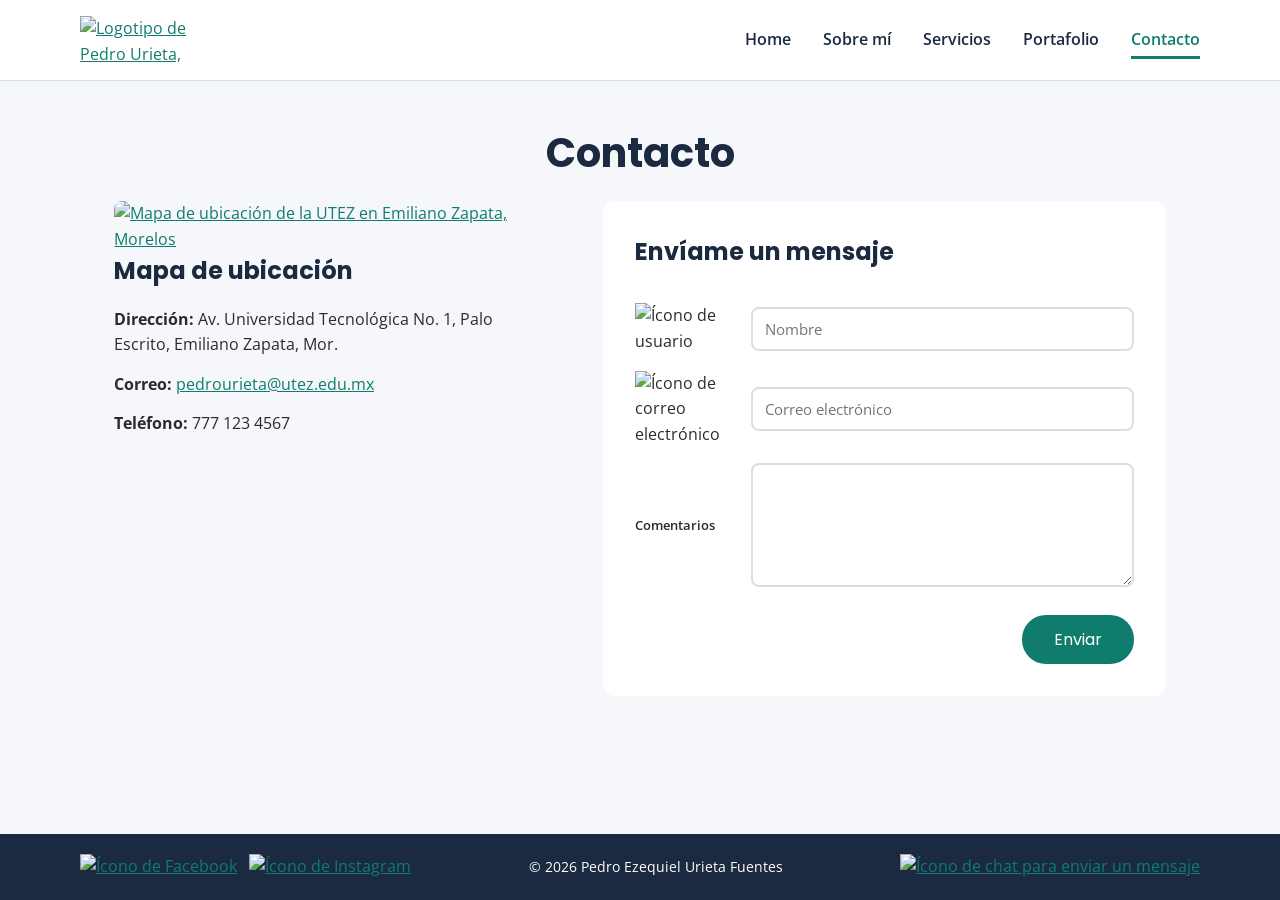
==== contacto.html @ c6206c60 "Paginas HTML y hoja de estilos styles.css" ====
<!DOCTYPE html>
<html lang="es">
<head>
    <meta charset="UTF-8">
    <meta name="viewport" content="width=device-width, initial-scale=1.0">
    <meta name="description" content="Datos de contacto y formulario de Pedro Urieta.">
    <title>Contacto | Pedro Urieta - Diseñador Web</title>
    <link rel="stylesheet" href="styles.css">
</head>
<body>
    <header class="cabecera">
        <a href="index.html"><img id="logo" src="img/logo.svg" alt="Logotipo de Pedro Urieta, diseñador web"></a>
        <nav class="menu">
            <ul>
            <li><a href="index.html">Home</a></li>
            <li><a href="sobre-mi.html">Sobre mí</a></li>
            <li><a href="servicios.html">Servicios</a></li>
            <li><a href="portafolio.html">Portafolio</a></li>
            <li><a href="contacto.html" class="activo">Contacto</a></li>
            </ul>
        </nav>
    </header>

    <main>
        <section class="seccion">
            <h1>Contacto</h1>
            <div class="contacto">
                <div class="datos">
                    <a href="https://maps.google.com/?q=Universidad+Tecnologica+Emiliano+Zapata" target="_blank"><img src="img/mapa.svg" alt="Mapa de ubicación de la UTEZ en Emiliano Zapata, Morelos"></a>
                    <h2>Mapa de ubicación</h2>
                    <p><strong>Dirección:</strong> Av. Universidad Tecnológica No. 1, Palo Escrito, Emiliano Zapata, Mor.</p>
                    <p><strong>Correo:</strong> <a href="mailto:pedrourieta@utez.edu.mx">pedrourieta@utez.edu.mx</a></p>
                    <p><strong>Teléfono:</strong> 777 123 4567</p>
                </div>
                <form class="formulario" action="#" method="post">
                    <h2>Envíame un mensaje</h2>
                    <label for="nombre"><img src="img/icono-usuario.svg" alt="Ícono de usuario"></label>
                    <input type="text" id="nombre" name="nombre" placeholder="Nombre" required>
                    <label for="correo"><img src="img/icono-correo.svg" alt="Ícono de correo electrónico"></label>
                    <input type="email" id="correo" name="correo" placeholder="Correo electrónico" required>
                    <label for="comentarios" class="etiqueta-texto">Comentarios</label>
                    <textarea id="comentarios" name="comentarios" rows="5"></textarea>
                    <button type="submit" class="boton-primario">Enviar</button>
                </form>
            </div>
        </section>
    </main>

    <footer class="pie">
        <div class="redes">
            <a href="https://www.facebook.com/" target="_blank"><img src="img/facebook.svg" alt="Ícono de Facebook"></a>
            <a href="https://www.instagram.com/" target="_blank"><img src="img/instagram.svg" alt="Ícono de Instagram"></a>
        </div>
        <p>&copy; 2026 Pedro Ezequiel Urieta Fuentes</p>
        <a href="https://wa.me/527771234567" target="_blank"><img src="img/chat.svg" alt="Ícono de chat para enviar un mensaje"></a>
    </footer>
</body>
</html>
---- styles.css ----
/* ==========================================================
   Hoja de estilos del sitio personal de Pedro Urieta
   ========================================================== */

/* Tipografías de Google Fonts */
@import url("https://fonts.googleapis.com/css2?family=Open+Sans:wght@400;600&family=Poppins:wght@500;700&display=swap");

/* ---------- Selectores de tipo ---------- */
* {
    box-sizing: border-box;
}

body {
    margin: 0;
    font-family: "Open Sans", Arial, sans-serif;
    font-size: 16px;
    line-height: 1.6;
    color: #2B2B2B;
    background-color: #F5F7FA;
    display: flex;
    flex-direction: column;
    min-height: 100vh;
}

h1,
h2,
h3 {
    font-family: "Poppins", Arial, sans-serif;
    color: #1B2A41;
    margin: 0 0 16px;
}

h1 {
    font-size: 40px;
    text-align: center;
}

h2 {
    font-size: 24px;
}

h3 {
    font-size: 18px;
}

p {
    margin: 0 0 14px;
}

a {
    color: #0F7C6E;
}

img {
    max-width: 100%;
}

/* ---------- Encabezado y navegación ---------- */
.cabecera {
    display: flex;
    justify-content: space-between;
    align-items: center;
    padding: 16px 80px;
    background-color: #FFFFFF;
    border-bottom: 1px solid #D9DEE5;
}

#logo {
    display: block;
    width: 120px;
    height: 48px;
}

.menu ul {
    display: flex;
    gap: 32px;
    list-style: none;
    margin: 0;
    padding: 0;
}

.menu a {
    padding: 6px 0;
    color: #1B2A41;
    text-decoration: none;
    font-weight: 600;
}

.menu a:hover,
.menu a.activo {
    color: #0F7C6E;
    border-bottom: 3px solid #0F7C6E;
}

/* ---------- Contenido principal ---------- */
main {
    flex: 1;
    width: 100%;
    max-width: 1100px;
    margin: 0 auto;
    padding: 40px 24px 56px;
}

.seccion {
    margin-bottom: 32px;
}

.texto-centrado {
    max-width: 700px;
    margin: 0 auto 32px;
    text-align: center;
}

/* Home */
.caja-bienvenida {
    max-width: 820px;
    margin: 32px auto 0;
    padding: 48px 56px;
    text-align: center;
    background-color: #FFFFFF;
    border: 2px solid #1B2A41;
    border-radius: 12px;
}

/* Botón de llamada a la acción */
.boton-primario {
    display: inline-block;
    margin-top: 12px;
    padding: 12px 32px;
    font-family: "Poppins", Arial, sans-serif;
    font-size: 16px;
    color: #FFFFFF;
    text-decoration: none;
    background-color: #0F7C6E;
    border: none;
    border-radius: 24px;
    cursor: pointer;
    transition: background-color 0.3s, box-shadow 0.3s;
}

.boton-primario:hover {
    background-color: #0B5E54;
    box-shadow: 0 6px 14px rgba(15, 124, 110, 0.45);
}

/* Sobre mí */
.perfil {
    display: grid;
    grid-template-columns: 1fr 1fr;
    gap: 48px;
    align-items: center;
}

.perfil img {
    border-radius: 12px;
}

.lista {
    margin: 0;
    padding-left: 20px;
}

/* Servicios */
.servicio {
    display: flex;
    align-items: center;
    gap: 40px;
    margin-bottom: 32px;
    padding: 24px;
    background-color: #FFFFFF;
    border-radius: 12px;
}

.servicio-invertido {
    flex-direction: row-reverse;
}

.servicio img {
    width: 240px;
    border-radius: 8px;
}

/* Portafolio */
.galeria {
    display: grid;
    grid-template-columns: repeat(3, 1fr);
    gap: 32px;
}

.proyecto {
    padding: 16px;
    text-align: center;
    background-color: #FFFFFF;
    border: 2px solid #D9DEE5;
    border-radius: 12px;
}

.proyecto img {
    width: 100%;
    border-radius: 8px;
    margin-bottom: 12px;
}

/* Contacto */
.contacto {
    display: grid;
    grid-template-columns: 1fr 1.3fr;
    gap: 56px;
}

.datos img {
    width: 100%;
    border-radius: 8px;
}

.formulario {
    display: grid;
    grid-template-columns: 100px 1fr;
    gap: 16px;
    align-items: center;
    padding: 32px;
    background-color: #FFFFFF;
    border-radius: 12px;
}

.formulario h2 {
    grid-column: 1 / 3;
}

.formulario input,
.formulario textarea {
    width: 100%;
    padding: 10px 12px;
    font-family: "Open Sans", Arial, sans-serif;
    font-size: 15px;
    border: 2px solid #D9DEE5;
    border-radius: 8px;
}

.etiqueta-texto {
    font-size: 13px;
    font-weight: 600;
}

.formulario .boton-primario {
    grid-column: 2;
    justify-self: end;
}

/* ---------- Pie de página ---------- */
.pie {
    display: flex;
    justify-content: space-between;
    align-items: center;
    padding: 20px 80px;
    color: #FFFFFF;
    background-color: #1B2A41;
}

.pie p {
    margin: 0;
    font-size: 14px;
}

.redes {
    display: flex;
    gap: 12px;
}
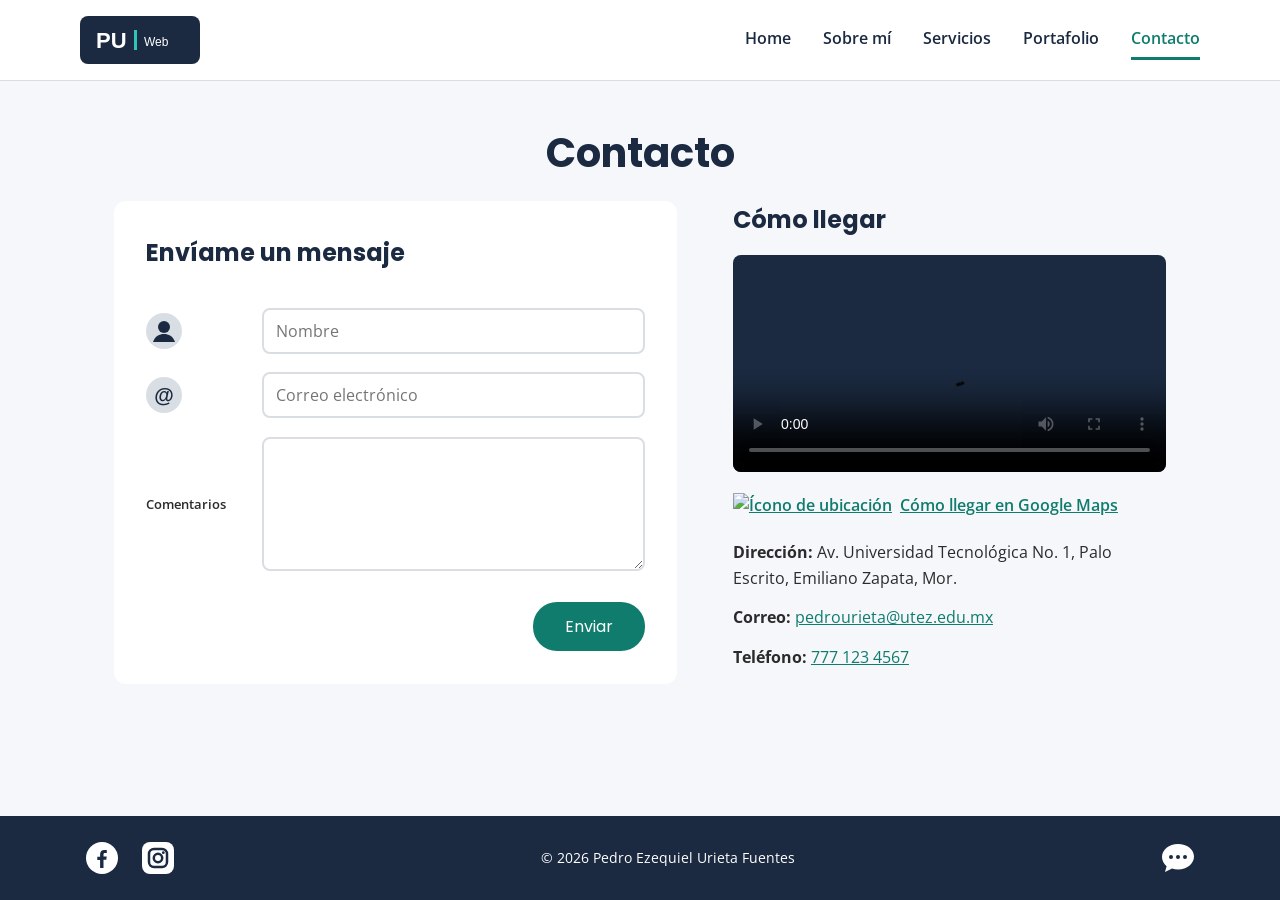
==== commit fa021615: "Version adaptativa: media queries, menu y carrusel" ====
--- a/contacto.html
+++ b/contacto.html
@@ -6,17 +6,21 @@
     <meta name="description" content="Datos de contacto y formulario de Pedro Urieta.">
     <title>Contacto | Pedro Urieta - Diseñador Web</title>
     <link rel="stylesheet" href="styles.css">
+    <script src="script.js" defer></script>
 </head>
 <body>
     <header class="cabecera">
         <a href="index.html"><img id="logo" src="img/logo.svg" alt="Logotipo de Pedro Urieta, diseñador web"></a>
-        <nav class="menu">
+        <button class="menu-boton" type="button" aria-label="Abrir menú" aria-expanded="false" aria-controls="menu-principal">
+            <span></span><span></span><span></span>
+        </button>
+        <nav class="menu" id="menu-principal" aria-label="Menú principal">
             <ul>
-            <li><a href="index.html">Home</a></li>
-            <li><a href="sobre-mi.html">Sobre mí</a></li>
-            <li><a href="servicios.html">Servicios</a></li>
-            <li><a href="portafolio.html">Portafolio</a></li>
-            <li><a href="contacto.html" class="activo">Contacto</a></li>
+                <li><a href="index.html">Home</a></li>
+                <li><a href="sobre-mi.html">Sobre mí</a></li>
+                <li><a href="servicios.html">Servicios</a></li>
+                <li><a href="portafolio.html">Portafolio</a></li>
+                <li><a href="contacto.html" class="activo" aria-current="page">Contacto</a></li>
             </ul>
         </nav>
     </header>
@@ -25,23 +29,27 @@
         <section class="seccion">
             <h1>Contacto</h1>
             <div class="contacto">
-                <div class="datos">
-                    <a href="https://maps.google.com/?q=Universidad+Tecnologica+Emiliano+Zapata" target="_blank"><img src="img/mapa.svg" alt="Mapa de ubicación de la UTEZ en Emiliano Zapata, Morelos"></a>
-                    <h2>Mapa de ubicación</h2>
-                    <p><strong>Dirección:</strong> Av. Universidad Tecnológica No. 1, Palo Escrito, Emiliano Zapata, Mor.</p>
-                    <p><strong>Correo:</strong> <a href="mailto:pedrourieta@utez.edu.mx">pedrourieta@utez.edu.mx</a></p>
-                    <p><strong>Teléfono:</strong> 777 123 4567</p>
-                </div>
                 <form class="formulario" action="#" method="post">
                     <h2>Envíame un mensaje</h2>
                     <label for="nombre"><img src="img/icono-usuario.svg" alt="Ícono de usuario"></label>
-                    <input type="text" id="nombre" name="nombre" placeholder="Nombre" required>
+                    <input type="text" id="nombre" name="nombre" placeholder="Nombre" autocomplete="name" required>
                     <label for="correo"><img src="img/icono-correo.svg" alt="Ícono de correo electrónico"></label>
-                    <input type="email" id="correo" name="correo" placeholder="Correo electrónico" required>
+                    <input type="email" id="correo" name="correo" placeholder="Correo electrónico" autocomplete="email" required>
                     <label for="comentarios" class="etiqueta-texto">Comentarios</label>
                     <textarea id="comentarios" name="comentarios" rows="5"></textarea>
                     <button type="submit" class="boton-primario">Enviar</button>
                 </form>
+                <div class="datos">
+                    <h2>Cómo llegar</h2>
+                    <video controls preload="metadata" poster="img/video-portada.jpg">
+                        <source src="video/como-llegar.mp4" type="video/mp4">
+                        Tu navegador no puede reproducir este video.
+                    </video>
+                    <a class="como-llegar" href="https://maps.google.com/?q=Universidad+Tecnologica+Emiliano+Zapata" target="_blank"><img src="img/icono-ubicacion.svg" alt="Ícono de ubicación"> Cómo llegar en Google Maps</a>
+                    <p><strong>Dirección:</strong> Av. Universidad Tecnológica No. 1, Palo Escrito, Emiliano Zapata, Mor.</p>
+                    <p><strong>Correo:</strong> <a href="mailto:pedrourieta@utez.edu.mx">pedrourieta@utez.edu.mx</a></p>
+                    <p><strong>Teléfono:</strong> <a href="tel:+527771234567">777 123 4567</a></p>
+                </div>
             </div>
         </section>
     </main>
@@ -52,7 +60,7 @@
             <a href="https://www.instagram.com/" target="_blank"><img src="img/instagram.svg" alt="Ícono de Instagram"></a>
         </div>
         <p>&copy; 2026 Pedro Ezequiel Urieta Fuentes</p>
-        <a href="https://wa.me/527771234567" target="_blank"><img src="img/chat.svg" alt="Ícono de chat para enviar un mensaje"></a>
+        <a class="chat" href="https://wa.me/527771234567" target="_blank"><img src="img/chat.svg" alt="Ícono de chat para enviar un mensaje"></a>
     </footer>
 </body>
 </html>
--- a/styles.css
+++ b/styles.css
@@ -1,5 +1,6 @@
 /* ==========================================================
    Hoja de estilos del sitio personal de Pedro Urieta
+   Escritorio (base) + celular vertical + celular horizontal
    ========================================================== */
 
 /* Tipografías de Google Fonts */
@@ -8,6 +9,10 @@
 /* ---------- Selectores de tipo ---------- */
 * {
     box-sizing: border-box;
+}
+
+html {
+    scroll-behavior: smooth;
 }
 
 body {
@@ -51,12 +56,25 @@
     color: #0F7C6E;
 }
 
-img {
+img,
+video {
+    display: block;
     max-width: 100%;
+    height: auto;
+}
+
+/* Contorno visible al navegar con teclado */
+a:focus-visible,
+button:focus-visible,
+input:focus-visible,
+textarea:focus-visible {
+    outline: 3px solid #2EC4B6;
+    outline-offset: 2px;
 }
 
 /* ---------- Encabezado y navegación ---------- */
 .cabecera {
+    position: relative;
     display: flex;
     justify-content: space-between;
     align-items: center;
@@ -66,7 +84,6 @@
 }
 
 #logo {
-    display: block;
     width: 120px;
     height: 48px;
 }
@@ -80,6 +97,7 @@
 }
 
 .menu a {
+    display: block;
     padding: 6px 0;
     color: #1B2A41;
     text-decoration: none;
@@ -90,6 +108,42 @@
 .menu a.activo {
     color: #0F7C6E;
     border-bottom: 3px solid #0F7C6E;
+}
+
+/* Botón hamburguesa: oculto en escritorio */
+.menu-boton {
+    display: none;
+    flex-direction: column;
+    justify-content: center;
+    gap: 6px;
+    width: 48px;
+    height: 48px;
+    padding: 10px;
+    background: none;
+    border: none;
+    border-radius: 8px;
+    cursor: pointer;
+}
+
+.menu-boton span {
+    display: block;
+    height: 4px;
+    background-color: #1B2A41;
+    border-radius: 2px;
+    transition: transform 0.3s, opacity 0.3s;
+}
+
+/* El ícono se convierte en "X" cuando el menú está abierto */
+.menu-boton[aria-expanded="true"] span:nth-child(1) {
+    transform: translateY(10px) rotate(45deg);
+}
+
+.menu-boton[aria-expanded="true"] span:nth-child(2) {
+    opacity: 0;
+}
+
+.menu-boton[aria-expanded="true"] span:nth-child(3) {
+    transform: translateY(-10px) rotate(-45deg);
 }
 
 /* ---------- Contenido principal ---------- */
@@ -102,7 +156,7 @@
 }
 
 .seccion {
-    margin-bottom: 32px;
+    margin-bottom: 40px;
 }
 
 .texto-centrado {
@@ -113,18 +167,26 @@
 
 /* Home */
 .caja-bienvenida {
-    max-width: 820px;
+    display: grid;
+    grid-template-columns: 1fr 1.2fr;
+    gap: 40px;
+    align-items: center;
+    max-width: 960px;
     margin: 32px auto 0;
-    padding: 48px 56px;
-    text-align: center;
+    padding: 40px 48px;
     background-color: #FFFFFF;
     border: 2px solid #1B2A41;
     border-radius: 12px;
 }
 
+.imagen-inicio {
+    border-radius: 8px;
+}
+
 /* Botón de llamada a la acción */
 .boton-primario {
     display: inline-block;
+    min-height: 48px;
     margin-top: 12px;
     padding: 12px 32px;
     font-family: "Poppins", Arial, sans-serif;
@@ -143,16 +205,93 @@
     box-shadow: 0 6px 14px rgba(15, 124, 110, 0.45);
 }
 
+/* Carrusel de proyectos */
+.proyectos h2 {
+    text-align: center;
+}
+
+.carrusel {
+    position: relative;
+}
+
+.carrusel-pista {
+    display: flex;
+    gap: 16px;
+    overflow-x: auto;
+    scroll-snap-type: x mandatory;
+    scroll-behavior: smooth;
+    padding: 8px 4px 16px;
+    scrollbar-width: none;
+}
+
+.carrusel-pista::-webkit-scrollbar {
+    display: none;
+}
+
+.tarjeta-proyecto {
+    flex: 0 0 calc((100% - 32px) / 3);
+    scroll-snap-align: center;
+    padding: 16px;
+    text-align: center;
+    background-color: #FFFFFF;
+    border: 2px solid #D9DEE5;
+    border-radius: 12px;
+}
+
+.tarjeta-proyecto img {
+    width: 100%;
+    margin-bottom: 12px;
+    border-radius: 8px;
+}
+
+.tarjeta-proyecto p {
+    margin: 0;
+    font-size: 14px;
+}
+
+.carrusel-flecha {
+    position: absolute;
+    top: 40%;
+    z-index: 2;
+    width: 44px;
+    height: 44px;
+    font-size: 18px;
+    color: #FFFFFF;
+    background-color: rgba(27, 42, 65, 0.85);
+    border: none;
+    border-radius: 50%;
+    cursor: pointer;
+    transition: background-color 0.3s;
+}
+
+.carrusel-flecha:hover {
+    background-color: #0F7C6E;
+}
+
+.anterior {
+    left: -22px;
+}
+
+.siguiente {
+    right: -22px;
+}
+
 /* Sobre mí */
 .perfil {
     display: grid;
     grid-template-columns: 1fr 1fr;
-    gap: 48px;
+    gap: 40px 48px;
     align-items: center;
 }
 
 .perfil img {
     border-radius: 12px;
+}
+
+.imagen-secundaria {
+    grid-column: 1 / -1;
+    justify-self: center;
+    width: 480px;
 }
 
 .lista {
@@ -183,8 +322,8 @@
 /* Portafolio */
 .galeria {
     display: grid;
-    grid-template-columns: repeat(3, 1fr);
-    gap: 32px;
+    grid-template-columns: repeat(4, 1fr);
+    gap: 24px;
 }
 
 .proyecto {
@@ -195,22 +334,37 @@
     border-radius: 12px;
 }
 
+.proyecto h2 {
+    font-size: 20px;
+}
+
 .proyecto img {
     width: 100%;
+    margin-bottom: 12px;
     border-radius: 8px;
-    margin-bottom: 12px;
 }
 
 /* Contacto */
 .contacto {
     display: grid;
-    grid-template-columns: 1fr 1.3fr;
+    grid-template-columns: 1.3fr 1fr;
     gap: 56px;
 }
 
-.datos img {
+.datos video {
     width: 100%;
+    margin-bottom: 12px;
     border-radius: 8px;
+    background-color: #1B2A41;
+}
+
+.como-llegar {
+    display: inline-flex;
+    align-items: center;
+    gap: 8px;
+    min-height: 44px;
+    margin-bottom: 12px;
+    font-weight: 600;
 }
 
 .formulario {
@@ -232,7 +386,7 @@
     width: 100%;
     padding: 10px 12px;
     font-family: "Open Sans", Arial, sans-serif;
-    font-size: 15px;
+    font-size: 16px;
     border: 2px solid #D9DEE5;
     border-radius: 8px;
 }
@@ -266,3 +420,337 @@
     display: flex;
     gap: 12px;
 }
+
+.pie a {
+    display: flex;
+    align-items: center;
+    justify-content: center;
+    min-width: 44px;
+    min-height: 44px;
+}
+
+/* ==========================================================
+   CELULAR EN VERTICAL (PORTRAIT)
+   ========================================================== */
+@media (max-width: 767px) and (orientation: portrait) {
+
+    /* Encabezado fijo con menú hamburguesa */
+    .cabecera {
+        position: sticky;
+        top: 0;
+        z-index: 10;
+        padding: 10px 16px;
+    }
+
+    #logo {
+        width: 96px;
+        height: 38px;
+    }
+
+    .menu-boton {
+        display: flex;
+    }
+
+    .menu {
+        display: none;
+        position: absolute;
+        top: 100%;
+        left: 0;
+        right: 0;
+        background-color: #FFFFFF;
+        box-shadow: 0 8px 16px rgba(27, 42, 65, 0.15);
+    }
+
+    .menu.abierto {
+        display: block;
+    }
+
+    .menu ul {
+        flex-direction: column;
+        gap: 0;
+    }
+
+    .menu a {
+        padding: 14px 24px;
+        font-size: 17px;
+        border-bottom: 1px solid #E3EAF2;
+    }
+
+    .menu a:hover,
+    .menu a.activo {
+        border-bottom: 1px solid #E3EAF2;
+        border-left: 5px solid #0F7C6E;
+        background-color: #F5F7FA;
+    }
+
+    /* Títulos y textos */
+    main {
+        padding: 24px 16px 32px;
+    }
+
+    h1 {
+        font-size: 28px;
+    }
+
+    h2 {
+        font-size: 20px;
+    }
+
+    .seccion {
+        margin-bottom: 32px;
+    }
+
+    /* Home: una sola columna */
+    .caja-bienvenida {
+        grid-template-columns: 1fr;
+        gap: 16px;
+        margin-top: 16px;
+        padding: 16px;
+        text-align: center;
+    }
+
+    .texto-bienvenida p {
+        font-size: 15px;
+        text-align: left;
+    }
+
+    /* Carrusel: una tarjeta al centro y las laterales asomándose */
+    .tarjeta-proyecto {
+        flex: 0 0 100%;
+    }
+
+    .carrusel-pista {
+        padding: 8px 14%;
+        scroll-padding: 0 14%;
+    }
+
+    .carrusel-flecha {
+        width: 40px;
+        height: 40px;
+    }
+
+    .anterior {
+        left: 0;
+    }
+
+    .siguiente {
+        right: 0;
+    }
+
+    /* Sobre mí: imagen, texto e imagen */
+    .perfil {
+        grid-template-columns: 1fr;
+        gap: 20px;
+    }
+
+    .imagen-secundaria {
+        width: 100%;
+    }
+
+    /* Servicios: imagen arriba y texto abajo */
+    .servicio,
+    .servicio-invertido {
+        flex-direction: column;
+        align-items: stretch;
+        gap: 12px;
+        padding: 16px;
+    }
+
+    .servicio img {
+        width: 100%;
+    }
+
+    /* Portafolio: una columna */
+    .galeria {
+        grid-template-columns: 1fr;
+    }
+
+    /* Contacto: formulario primero y luego el video */
+    .contacto {
+        grid-template-columns: 1fr;
+        gap: 32px;
+    }
+
+    .formulario {
+        grid-template-columns: 44px 1fr;
+        gap: 12px;
+        padding: 20px 16px;
+    }
+
+    .etiqueta-texto,
+    .formulario textarea {
+        grid-column: 1 / -1;
+    }
+
+    .formulario .boton-primario {
+        grid-column: 1 / -1;
+        justify-self: center;
+        width: 60%;
+    }
+
+    /* Pie: chat a la izquierda y redes a la derecha */
+    .pie {
+        flex-wrap: wrap;
+        padding: 12px 16px;
+    }
+
+    .chat {
+        order: 1;
+    }
+
+    .redes {
+        order: 2;
+    }
+
+    .pie p {
+        order: 3;
+        flex-basis: 100%;
+        margin-top: 4px;
+        font-size: 12px;
+        text-align: center;
+    }
+}
+
+/* ==========================================================
+   CELULAR EN HORIZONTAL (LANDSCAPE) - propuesta propia
+   ========================================================== */
+@media (orientation: landscape) and (max-height: 500px) {
+
+    /* Menú horizontal compacto, sin hamburguesa */
+    .cabecera {
+        padding: 6px 24px;
+    }
+
+    #logo {
+        width: 84px;
+        height: 34px;
+    }
+
+    .menu ul {
+        gap: 18px;
+    }
+
+    .menu a {
+        padding: 10px 0 4px;
+        font-size: 14px;
+    }
+
+    /* Aprovechar el ancho de la pantalla */
+    main {
+        padding: 16px 32px 24px;
+    }
+
+    h1 {
+        font-size: 24px;
+        margin-bottom: 12px;
+    }
+
+    h2 {
+        font-size: 19px;
+    }
+
+    .seccion {
+        margin-bottom: 24px;
+    }
+
+    /* Home: imagen a la izquierda y texto a la derecha */
+    .caja-bienvenida {
+        grid-template-columns: 0.8fr 1.2fr;
+        gap: 24px;
+        margin-top: 8px;
+        padding: 20px 24px;
+    }
+
+    .texto-bienvenida p {
+        font-size: 14px;
+    }
+
+    .boton-primario {
+        margin-top: 4px;
+        padding: 10px 26px;
+    }
+
+    /* Carrusel: dos tarjetas y media a la vista */
+    .tarjeta-proyecto {
+        flex: 0 0 38%;
+    }
+
+    .anterior {
+        left: -12px;
+    }
+
+    .siguiente {
+        right: -12px;
+    }
+
+    /* Sobre mí: dos columnas */
+    .perfil {
+        gap: 20px 32px;
+    }
+
+    .imagen-secundaria {
+        width: 60%;
+    }
+
+    /* Servicios: imagen pequeña junto al texto */
+    .servicio {
+        gap: 24px;
+        padding: 16px;
+        margin-bottom: 16px;
+    }
+
+    .servicio img {
+        width: 180px;
+    }
+
+    /* Portafolio: cuatro columnas compactas */
+    .galeria {
+        gap: 12px;
+    }
+
+    .proyecto {
+        padding: 10px;
+    }
+
+    .proyecto h2 {
+        font-size: 15px;
+    }
+
+    .proyecto p {
+        font-size: 13px;
+    }
+
+    /* Contacto: formulario y video lado a lado */
+    .contacto {
+        grid-template-columns: 1.2fr 1fr;
+        gap: 24px;
+    }
+
+    .formulario {
+        grid-template-columns: 44px 1fr;
+        gap: 10px;
+        padding: 16px;
+    }
+
+    .etiqueta-texto,
+    .formulario textarea {
+        grid-column: 1 / -1;
+    }
+
+    .formulario textarea {
+        height: 70px;
+    }
+
+    .formulario .boton-primario {
+        justify-self: end;
+    }
+
+    /* Pie compacto */
+    .pie {
+        padding: 6px 24px;
+    }
+
+    .pie p {
+        font-size: 12px;
+    }
+}
